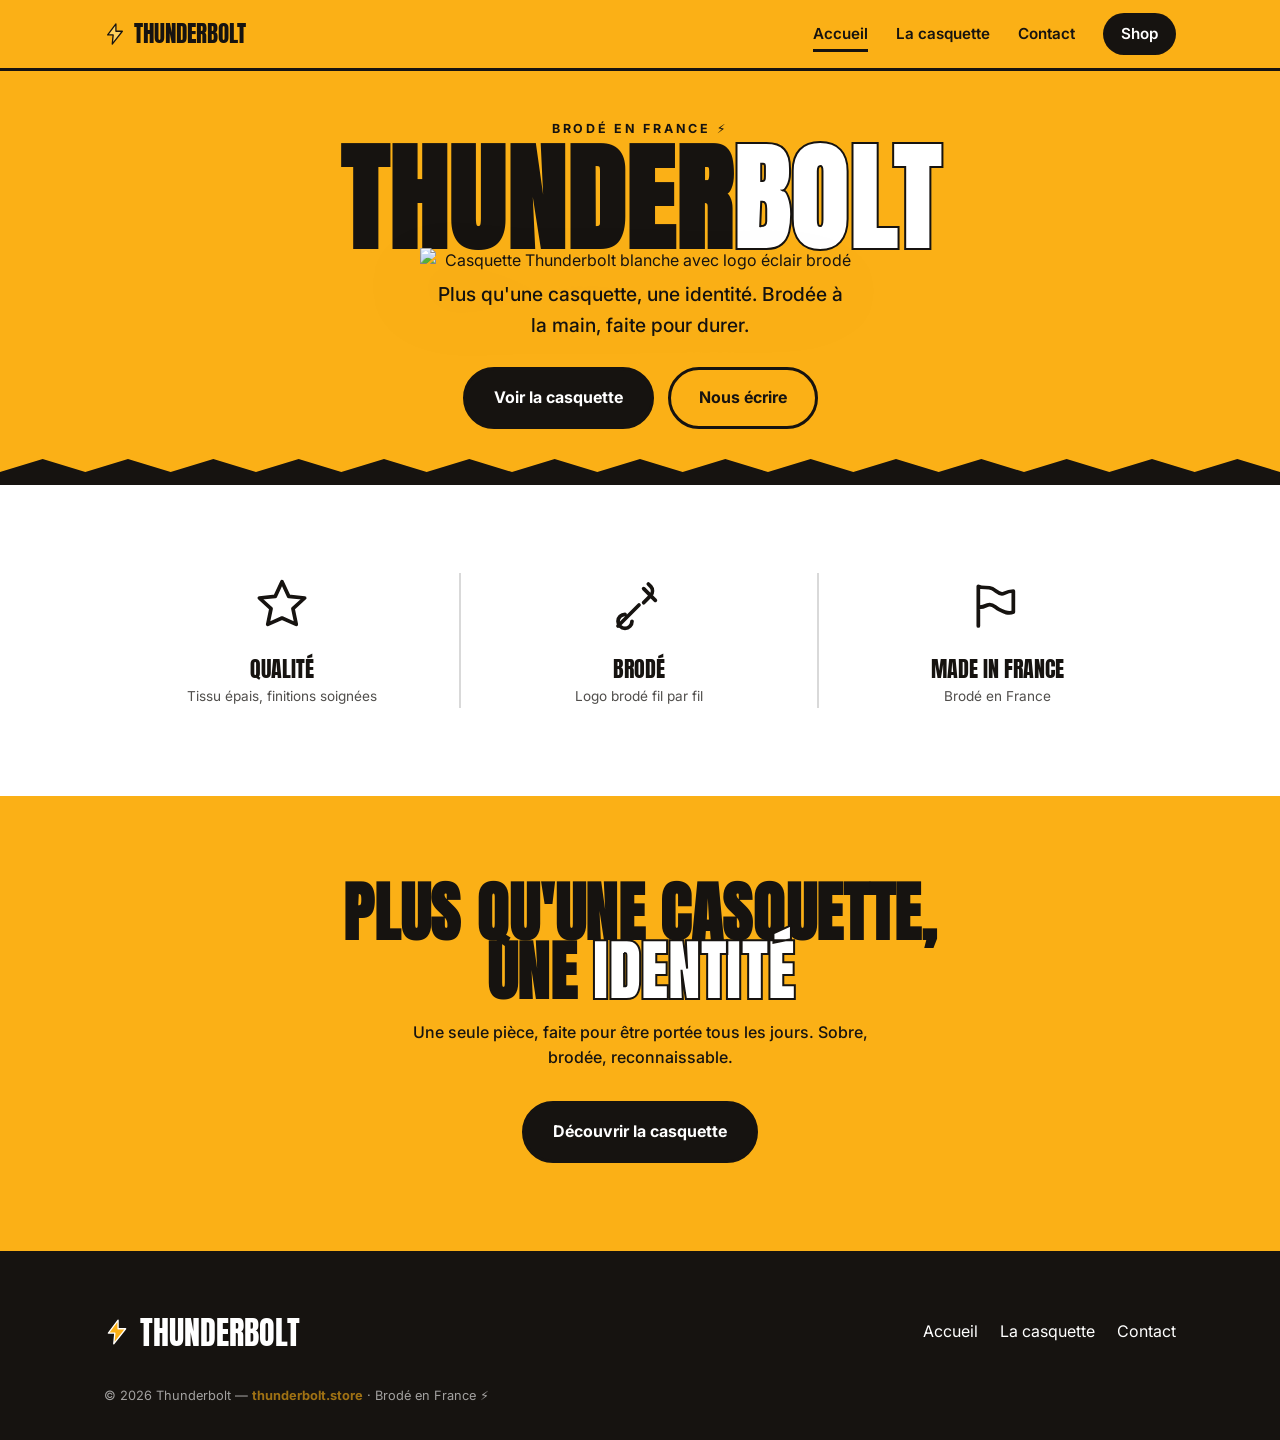
==== index.html @ 3760b890 "Add files via upload" ====
<!DOCTYPE html>
<html lang="fr">
<head>
  <meta charset="UTF-8">
  <meta name="viewport" content="width=device-width, initial-scale=1.0">
  <title>Thunderbolt — Plus qu'une casquette, une identité</title>
  <meta name="description" content="Thunderbolt — casquettes brodées, made in France. Plus qu'une casquette, une identité.">
  <link rel="preconnect" href="https://fonts.googleapis.com">
  <link rel="preconnect" href="https://fonts.gstatic.com" crossorigin>
  <link href="https://fonts.googleapis.com/css2?family=Anton&family=Inter:wght@400;500;600;700&display=swap" rel="stylesheet">
  <link rel="stylesheet" href="styles.css">
</head>
<body>

  <!-- HEADER -->
  <header class="site-head">
    <div class="wrap nav">
      <a href="index.html" class="brand">
        <span class="bolt bolt-pulse" aria-hidden="true">
          <svg width="22" height="22" viewBox="0 0 24 24"><path d="M13 1 L4 13 L10 13 L9 23 L20 9 L13 9 Z" fill="#FFD15C" stroke="#161310" stroke-width="1.4" stroke-linejoin="round"/></svg>
        </span>
        Thunderbolt
      </a>
      <button class="burger" aria-label="Menu" aria-expanded="false"><span></span><span></span><span></span></button>
      <nav class="nav-links">
        <a href="index.html" class="active">Accueil</a>
        <a href="casquette.html">La casquette</a>
        <a href="contact.html">Contact</a>
        <a href="casquette.html" class="nav-shop">Shop</a>
      </nav>
    </div>
  </header>

  <!-- HERO -->
  <section class="hero">
    <div class="wrap hero-inner">
      <p class="eyebrow">Brodé en France ⚡</p>
      <h1 class="display">Thunder<span class="hl">bolt</span></h1>
      <div class="hero-cap">
        <!-- Remplace l'URL par ta propre image hébergée si besoin -->
        <img src="https://i.imgur.com/6zviyjO.jpeg" alt="Casquette Thunderbolt blanche avec logo éclair brodé">
      </div>
      <p class="hero-lede">Plus qu'une casquette, une identité. Brodée à la main, faite pour durer.</p>
      <div class="hero-cta">
        <a href="casquette.html" class="btn btn-primary">Voir la casquette</a>
        <a href="contact.html" class="btn btn-ghost">Nous écrire</a>
      </div>
    </div>
    <span class="zigzag" aria-hidden="true">
      <svg viewBox="0 0 1200 26" preserveAspectRatio="none"><path d="M0 26 L0 13 L40 0 L80 13 L120 0 L160 13 L200 0 L240 13 L280 0 L320 13 L360 0 L400 13 L440 0 L480 13 L520 0 L560 13 L600 0 L640 13 L680 0 L720 13 L760 0 L800 13 L840 0 L880 13 L920 0 L960 13 L1000 0 L1040 13 L1080 0 L1120 13 L1160 0 L1200 13 L1200 26 Z" fill="currentColor"/></svg>
    </span>
  </section>

  <!-- FEATURES -->
  <section class="bg-blanc">
    <div class="wrap">
      <div class="features">
        <div class="feature">
          <div class="ico"><svg viewBox="0 0 24 24" fill="none" stroke="#161310" stroke-width="1.6"><path d="M12 2l2.9 6.3 6.8.7-5 4.6 1.4 6.7L12 17.6 5.9 20.3l1.4-6.7-5-4.6 6.8-.7z" stroke-linejoin="round"/></svg></div>
          <div class="lbl">Qualité</div>
          <div class="sub">Tissu épais, finitions soignées</div>
        </div>
        <div class="feature">
          <div class="ico"><svg viewBox="0 0 24 24" fill="none" stroke="#161310" stroke-width="1.6"><path d="M3 21l9-9M14 5l5 5M16 3l1 1a3 3 0 010 4l-3 3M9 19a3 3 0 11-3-3" stroke-linecap="round" stroke-linejoin="round"/></svg></div>
          <div class="lbl">Brodé</div>
          <div class="sub">Logo brodé fil par fil</div>
        </div>
        <div class="feature">
          <div class="ico"><svg viewBox="0 0 24 24" fill="none" stroke="#161310" stroke-width="1.6"><path d="M4 4c2 1 4 0 6 1s3 3 5 2 4-1 4-1v9c-2 1-4 0-6-1s-3-3-5-2-4 1-4 1zM4 4v17" stroke-linecap="round" stroke-linejoin="round"/></svg></div>
          <div class="lbl">Made in France</div>
          <div class="sub">Brodé en France</div>
        </div>
      </div>
    </div>
  </section>

  <!-- BANDEAU IDENTITÉ -->
  <section class="bg-jaune">
    <div class="wrap" style="text-align:center;">
      <h2 class="display">Plus qu'une casquette,<br>une <span style="color:var(--blanc);-webkit-text-stroke:2px var(--encre);">identité</span></h2>
      <p style="max-width:46ch;margin:18px auto 30px;font-weight:500;">
        Une seule pièce, faite pour être portée tous les jours. Sobre, brodée, reconnaissable.
      </p>
      <a href="casquette.html" class="btn btn-primary">Découvrir la casquette</a>
    </div>
  </section>

  <!-- FOOTER -->
  <footer class="site-foot">
    <div class="wrap">
      <div class="foot-grid">
        <div class="foot-brand">
          <span class="bolt" aria-hidden="true"><svg width="26" height="26" viewBox="0 0 24 24"><path d="M13 1 L4 13 L10 13 L9 23 L20 9 L13 9 Z" fill="#FBB016" stroke="#FFFFFF" stroke-width="1.2" stroke-linejoin="round"/></svg></span>
          Thunderbolt
        </div>
        <div class="foot-links">
          <a href="index.html">Accueil</a>
          <a href="casquette.html">La casquette</a>
          <a href="contact.html">Contact</a>
        </div>
      </div>
      <p class="foot-note">© 2026 Thunderbolt — <span class="foot-store">thunderbolt.store</span> · Brodé en France ⚡</p>
    </div>
  </footer>

  <script src="script.js"></script>
</body>
</html>
---- styles.css ----
/* ============================================================
   THUNDERBOLT — styles partagés
   DA : blanc / jaune / orange — typo condensée + éclair signature
   ============================================================ */

:root {
  --jaune:        #FBB016;
  --jaune-clair:  #FFD15C;
  --orange:       #FF6A00;
  --orange-fonce: #E85D00;
  --blanc:        #FFFFFF;
  --encre:        #161310;
  --creme:        #FFF6E6;

  --display: "Anton", Impact, "Arial Narrow", sans-serif;
  --corps:   "Inter", system-ui, -apple-system, sans-serif;

  --max: 1120px;
  --rayon: 14px;
}

* { box-sizing: border-box; margin: 0; padding: 0; }

html { scroll-behavior: smooth; }

body {
  font-family: var(--corps);
  color: var(--encre);
  background: var(--blanc);
  line-height: 1.6;
  -webkit-font-smoothing: antialiased;
}

img { max-width: 100%; display: block; }

a { color: inherit; text-decoration: none; }

.wrap { width: 100%; max-width: var(--max); margin: 0 auto; padding: 0 24px; }

/* ---------- Typo ---------- */
.display {
  font-family: var(--display);
  text-transform: uppercase;
  letter-spacing: 0.01em;
  line-height: 0.92;
}

h1.display { font-size: clamp(3.2rem, 13vw, 9rem); }
h2.display { font-size: clamp(2.2rem, 6vw, 4rem); }

.eyebrow {
  font-weight: 700;
  text-transform: uppercase;
  letter-spacing: 0.22em;
  font-size: 0.78rem;
}

/* ---------- Éclair (signature) ---------- */
.bolt { display: inline-block; }
.bolt svg { display: block; }

@keyframes pulse-bolt {
  0%, 100% { filter: drop-shadow(0 0 0 rgba(255,106,0,0)); transform: rotate(0deg); }
  45%      { filter: drop-shadow(0 0 10px rgba(255,106,0,.85)); transform: rotate(-3deg); }
  55%      { filter: drop-shadow(0 0 4px rgba(255,106,0,.4)); transform: rotate(2deg); }
}
.bolt-pulse svg { animation: pulse-bolt 3.4s ease-in-out infinite; transform-origin: center; }

/* séparateur zigzag */
.zigzag { width: 100%; height: 26px; display: block; color: var(--encre); }
.zigzag svg { width: 100%; height: 100%; }

/* ---------- Header / nav ---------- */
.site-head {
  position: sticky; top: 0; z-index: 50;
  background: var(--jaune);
  border-bottom: 3px solid var(--encre);
}
.nav {
  display: flex; align-items: center; justify-content: space-between;
  height: 68px;
}
.brand {
  font-family: var(--display);
  text-transform: uppercase;
  font-size: 1.45rem;
  display: flex; align-items: center; gap: 8px;
}
.nav-links { display: flex; align-items: center; gap: 28px; }
.nav-links a {
  font-weight: 600; font-size: 0.95rem;
  position: relative; padding: 4px 0;
}
.nav-links a.active::after,
.nav-links a:hover::after {
  content: ""; position: absolute; left: 0; bottom: -2px;
  width: 100%; height: 3px; background: var(--encre);
}
.nav-shop {
  background: var(--encre); color: var(--blanc) !important;
  padding: 9px 18px !important; border-radius: 999px;
  font-weight: 700;
}
.nav-shop::after { display: none !important; }
.nav-shop:hover { background: var(--orange); }

.burger {
  display: none; background: none; border: 0; cursor: pointer;
  width: 40px; height: 40px;
}
.burger span { display: block; width: 24px; height: 3px; background: var(--encre); margin: 4px auto; border-radius: 2px; }

/* ---------- Boutons ---------- */
.btn {
  display: inline-flex; align-items: center; gap: 10px;
  font-weight: 700; font-size: 1rem;
  padding: 15px 28px; border-radius: 999px;
  border: 3px solid var(--encre);
  cursor: pointer; transition: transform .15s ease, background .15s ease, color .15s ease;
}
.btn-primary { background: var(--encre); color: var(--blanc); }
.btn-primary:hover { background: var(--orange); border-color: var(--orange); transform: translateY(-2px); }
.btn-ghost { background: transparent; color: var(--encre); }
.btn-ghost:hover { background: var(--encre); color: var(--blanc); transform: translateY(-2px); }

/* ---------- Sections génériques ---------- */
section { padding: 88px 0; }
.bg-jaune { background: var(--jaune); }
.bg-creme { background: var(--creme); }
.bg-blanc { background: var(--blanc); }

/* ---------- Hero (accueil) ---------- */
.hero { background: var(--jaune); padding: 48px 0 0; overflow: hidden; }
.hero-inner { display: flex; flex-direction: column; align-items: center; text-align: center; }
.hero h1 { font-size: clamp(2rem, 9.5vw, 7.4rem); width: 100%; margin: 6px 0 0; }
.hero h1 .hl { color: var(--blanc); -webkit-text-stroke: 2px var(--encre); }
.hero-cap {
  position: relative; margin: -6px 0 6px;
}
.hero-cap img {
  width: min(440px, 78vw); margin: 0 auto;
  filter: drop-shadow(0 30px 40px rgba(0,0,0,.18));
  animation: float 6s ease-in-out infinite;
}
.hero-lede { font-size: 1.2rem; font-weight: 500; max-width: 34ch; margin: 0 auto 26px; }
.hero-cta { display: flex; gap: 14px; flex-wrap: wrap; justify-content: center; margin-bottom: 30px; }
@keyframes float { 0%,100%{ transform: translateY(0); } 50%{ transform: translateY(-14px); } }

/* ---------- Features (pictos) ---------- */
.features { display: grid; grid-template-columns: repeat(3, 1fr); gap: 0; }
.feature {
  text-align: center; padding: 0 24px;
  border-right: 2px solid rgba(0,0,0,.15);
}
.feature:last-child { border-right: 0; }
.feature .ico { height: 64px; display: flex; align-items: center; justify-content: center; margin-bottom: 14px; }
.feature .ico svg { width: 56px; height: 56px; }
.feature .lbl { font-family: var(--display); text-transform: uppercase; font-size: 1.4rem; }
.feature .sub { font-size: .85rem; opacity: .75; }

/* ---------- Produit ---------- */
.produit-grid { display: grid; grid-template-columns: 1fr 1fr; gap: 56px; align-items: center; }
.produit-media { background: var(--jaune); border-radius: var(--rayon); padding: 40px; border: 3px solid var(--encre); }
.produit-media img { transition: transform .3s ease; }
.produit-media:hover img { transform: scale(1.04) rotate(-1deg); }
.produit-info h2 { margin-bottom: 6px; }
.price { font-family: var(--display); font-size: 2.6rem; margin: 4px 0 18px; }
.price small { font-family: var(--corps); font-size: .9rem; font-weight: 500; opacity: .7; }
.produit-desc { margin-bottom: 24px; max-width: 46ch; }
.specs { list-style: none; margin: 0 0 28px; }
.specs li { display: flex; align-items: center; gap: 10px; padding: 7px 0; border-bottom: 1px solid rgba(0,0,0,.08); font-weight: 500; }
.specs li svg { width: 20px; height: 20px; flex: 0 0 auto; color: var(--orange); }
.ship-note { font-size: .85rem; opacity: .7; margin-top: 14px; }

/* badge stock / made in france */
.badge {
  display: inline-flex; align-items: center; gap: 7px;
  background: var(--encre); color: var(--blanc);
  padding: 6px 14px; border-radius: 999px;
  font-size: .78rem; font-weight: 700; text-transform: uppercase; letter-spacing: .08em;
  margin-bottom: 16px;
}

/* ---------- Contact ---------- */
.contact-grid { display: grid; grid-template-columns: 1fr 1fr; gap: 56px; }
.contact-info p { margin-bottom: 14px; }
.contact-info a.mail { font-family: var(--display); font-size: 1.6rem; color: var(--orange); }
.socials { display: flex; gap: 14px; margin-top: 22px; }
.socials a {
  width: 46px; height: 46px; border: 3px solid var(--encre); border-radius: 50%;
  display: flex; align-items: center; justify-content: center; transition: .15s;
}
.socials a:hover { background: var(--encre); color: var(--blanc); }
.socials svg { width: 20px; height: 20px; }

.field { margin-bottom: 16px; }
.field label { display: block; font-weight: 600; margin-bottom: 6px; font-size: .9rem; }
.field input, .field textarea {
  width: 100%; padding: 13px 14px; font: inherit;
  border: 3px solid var(--encre); border-radius: 10px; background: var(--blanc);
}
.field input:focus, .field textarea:focus { outline: 3px solid var(--orange); outline-offset: 1px; }
.field textarea { min-height: 130px; resize: vertical; }

/* ---------- Footer ---------- */
.site-foot { background: var(--encre); color: var(--blanc); padding: 56px 0 34px; }
.foot-grid { display: flex; justify-content: space-between; align-items: center; gap: 24px; flex-wrap: wrap; }
.foot-brand { font-family: var(--display); text-transform: uppercase; font-size: 2rem; display: flex; align-items: center; gap: 10px; }
.foot-store { color: var(--jaune); font-weight: 700; }
.foot-note { margin-top: 28px; font-size: .8rem; opacity: .6; }
.foot-links { display: flex; gap: 22px; }
.foot-links a:hover { color: var(--jaune); }

/* ---------- Responsive ---------- */
@media (max-width: 820px) {
  .nav-links {
    position: absolute; top: 68px; left: 0; right: 0;
    background: var(--jaune); border-bottom: 3px solid var(--encre);
    flex-direction: column; align-items: flex-start; gap: 0;
    padding: 10px 24px 20px; display: none;
  }
  .nav-links.open { display: flex; }
  .nav-links a { padding: 12px 0; width: 100%; }
  .burger { display: block; }

  .produit-grid, .contact-grid { grid-template-columns: 1fr; }
  .hero { padding-top: 32px; }
  .features { grid-template-columns: 1fr; gap: 28px; }
  .feature { border-right: 0; border-bottom: 2px solid rgba(0,0,0,.15); padding-bottom: 24px; }
  .feature:last-child { border-bottom: 0; }
  section { padding: 60px 0; }
}

@media (prefers-reduced-motion: reduce) {
  *, .bolt-pulse svg, .hero-cap img { animation: none !important; transition: none !important; }
}
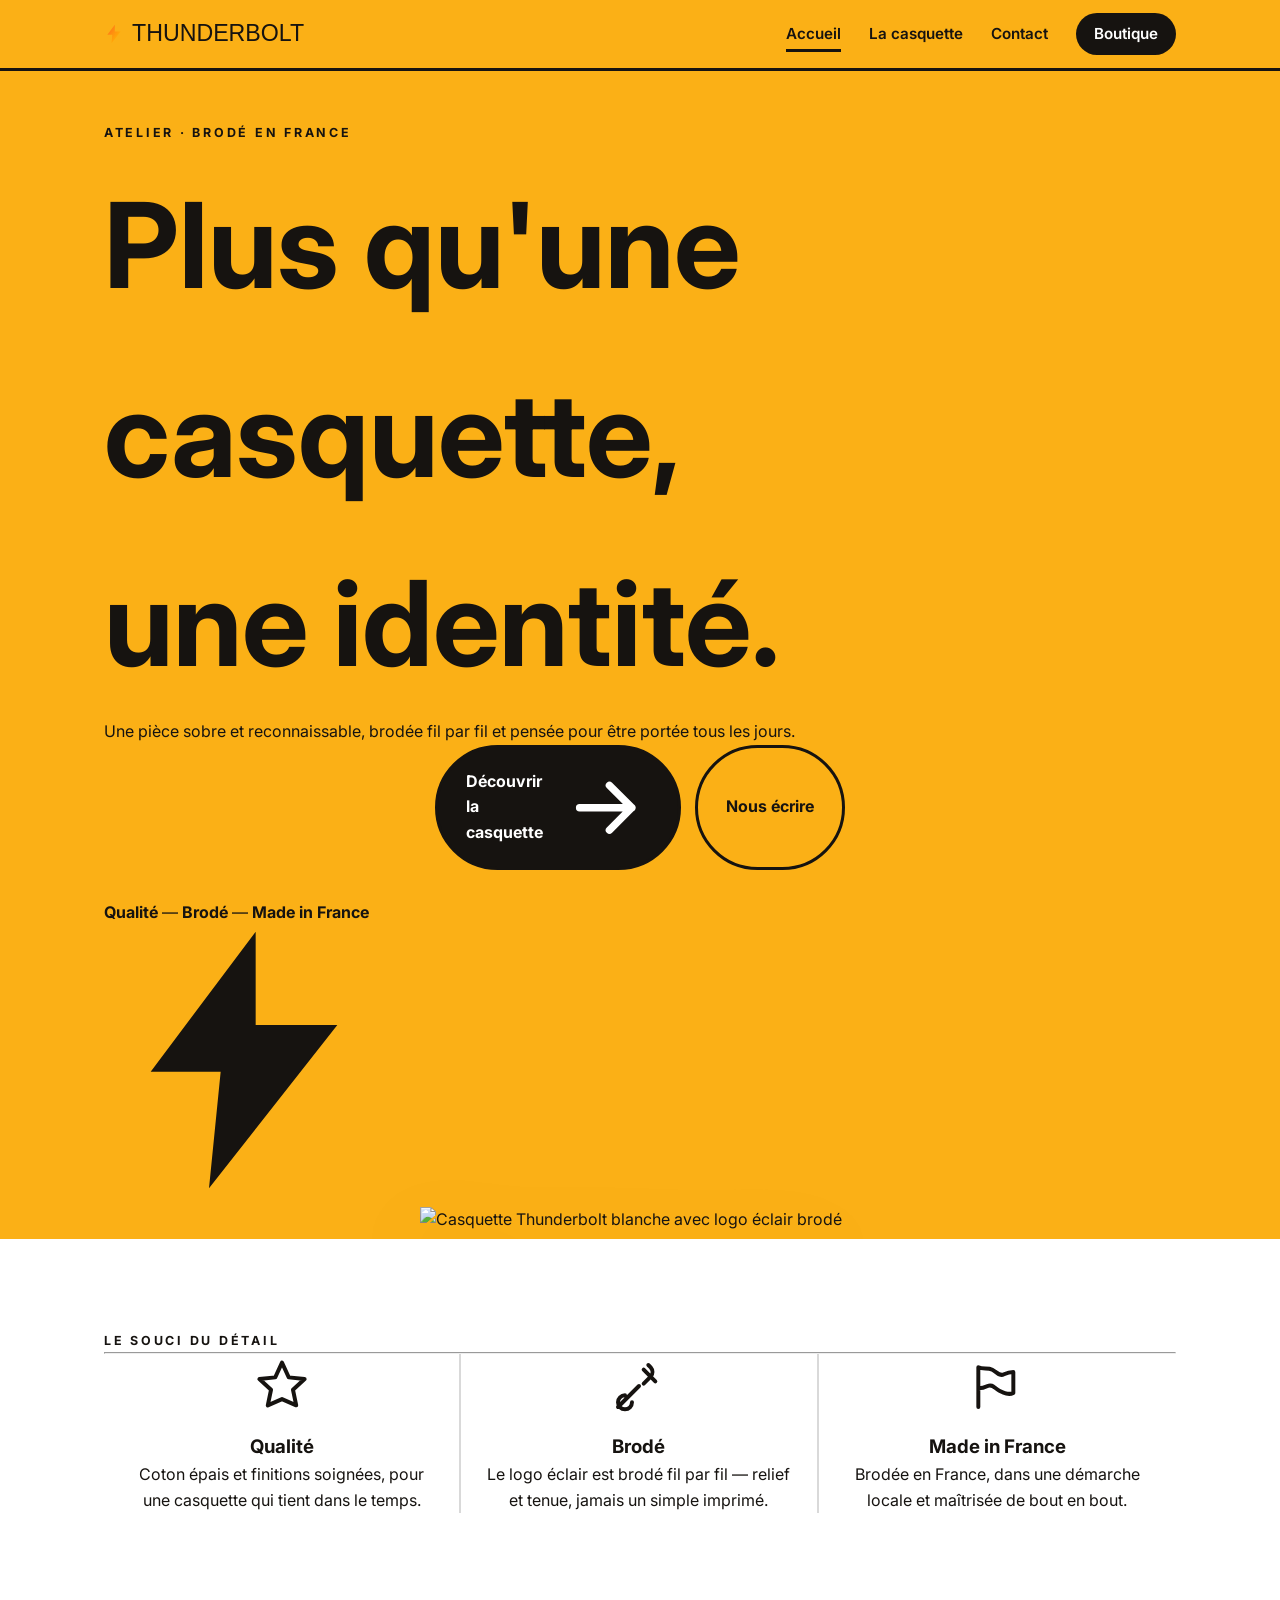
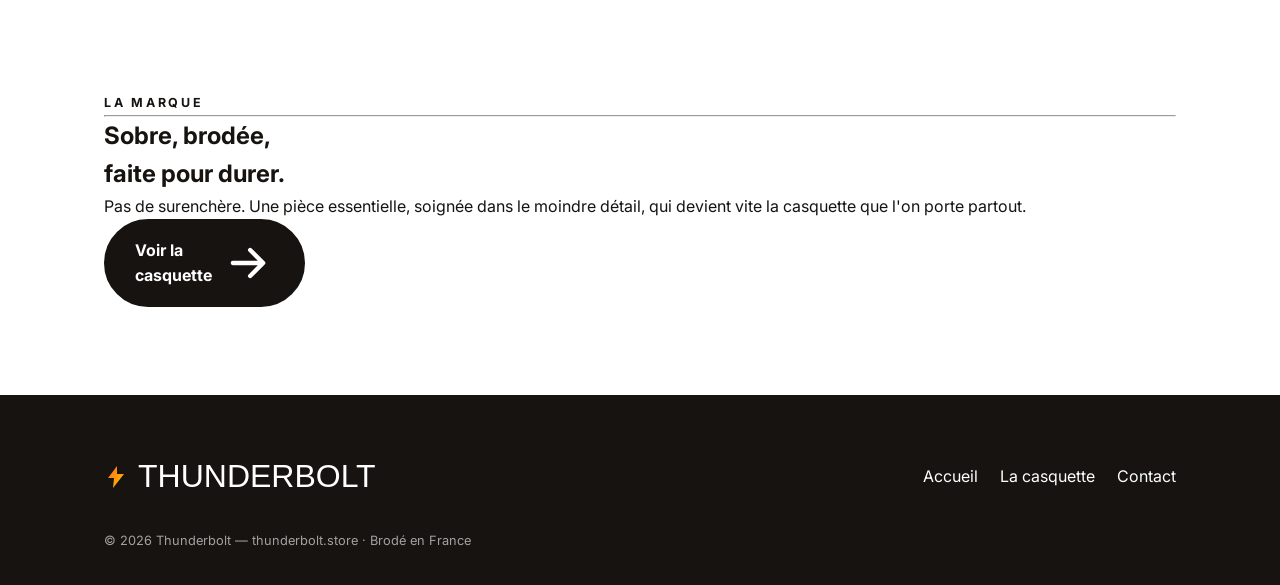
==== commit 557c4936: "Update index.html" ====
--- a/index.html
+++ b/index.html
@@ -7,7 +7,7 @@
   <meta name="description" content="Thunderbolt — casquettes brodées, made in France. Plus qu'une casquette, une identité.">
   <link rel="preconnect" href="https://fonts.googleapis.com">
   <link rel="preconnect" href="https://fonts.gstatic.com" crossorigin>
-  <link href="https://fonts.googleapis.com/css2?family=Anton&family=Inter:wght@400;500;600;700&display=swap" rel="stylesheet">
+  <link href="https://fonts.googleapis.com/css2?family=Space+Grotesk:wght@500;700&family=Inter:wght@400;500;600&family=JetBrains+Mono:wght@500&display=swap" rel="stylesheet">
   <link rel="stylesheet" href="styles.css">
 </head>
 <body>
@@ -16,8 +16,8 @@
   <header class="site-head">
     <div class="wrap nav">
       <a href="index.html" class="brand">
-        <span class="bolt bolt-pulse" aria-hidden="true">
-          <svg width="22" height="22" viewBox="0 0 24 24"><path d="M13 1 L4 13 L10 13 L9 23 L20 9 L13 9 Z" fill="#FFD15C" stroke="#161310" stroke-width="1.4" stroke-linejoin="round"/></svg>
+        <span class="bolt" aria-hidden="true">
+          <svg width="20" height="20" viewBox="0 0 24 24"><defs><linearGradient id="g1" x1="0" y1="0" x2="1" y2="1"><stop offset="0" stop-color="#FF6A1A"/><stop offset="1" stop-color="#FFC400"/></linearGradient></defs><path d="M13 1 L4 13 L10 13 L9 23 L20 9 L13 9 Z" fill="url(#g1)"/></svg>
         </span>
         Thunderbolt
       </a>
@@ -26,62 +26,74 @@
         <a href="index.html" class="active">Accueil</a>
         <a href="casquette.html">La casquette</a>
         <a href="contact.html">Contact</a>
-        <a href="casquette.html" class="nav-shop">Shop</a>
+        <a href="casquette.html" class="nav-shop">Boutique</a>
       </nav>
     </div>
   </header>
 
   <!-- HERO -->
   <section class="hero">
-    <div class="wrap hero-inner">
-      <p class="eyebrow">Brodé en France ⚡</p>
-      <h1 class="display">Thunder<span class="hl">bolt</span></h1>
+    <div class="wrap hero-grid">
+      <div>
+        <span class="eyebrow"><span class="dot"></span>Atelier · Brodé en France</span>
+        <h1>Plus qu'une casquette,<br><span class="grad-text">une identité.</span></h1>
+        <p class="lede">Une pièce sobre et reconnaissable, brodée fil par fil et pensée pour être portée tous les jours.</p>
+        <div class="hero-cta">
+          <a href="casquette.html" class="btn btn-primary">Découvrir la casquette
+            <svg viewBox="0 0 24 24" fill="none" stroke="currentColor" stroke-width="2"><path d="M5 12h14M13 6l6 6-6 6" stroke-linecap="round" stroke-linejoin="round"/></svg>
+          </a>
+          <a href="contact.html" class="btn btn-ghost">Nous écrire</a>
+        </div>
+        <p class="hero-trust"><b>Qualité</b> — <b>Brodé</b> — <b>Made in France</b></p>
+      </div>
       <div class="hero-cap">
-        <!-- Remplace l'URL par ta propre image hébergée si besoin -->
+        <span class="halo" aria-hidden="true"></span>
+        <span class="bolt-watermark" aria-hidden="true" style="width:280px;right:-30px;top:-20px;">
+          <svg width="280" height="280" viewBox="0 0 24 24"><path d="M13 1 L4 13 L10 13 L9 23 L20 9 L13 9 Z" fill="currentColor"/></svg>
+        </span>
+        <!-- Remplace l'URL par ton image hébergée si besoin -->
         <img src="https://i.imgur.com/6zviyjO.jpeg" alt="Casquette Thunderbolt blanche avec logo éclair brodé">
       </div>
-      <p class="hero-lede">Plus qu'une casquette, une identité. Brodée à la main, faite pour durer.</p>
-      <div class="hero-cta">
-        <a href="casquette.html" class="btn btn-primary">Voir la casquette</a>
-        <a href="contact.html" class="btn btn-ghost">Nous écrire</a>
-      </div>
     </div>
-    <span class="zigzag" aria-hidden="true">
-      <svg viewBox="0 0 1200 26" preserveAspectRatio="none"><path d="M0 26 L0 13 L40 0 L80 13 L120 0 L160 13 L200 0 L240 13 L280 0 L320 13 L360 0 L400 13 L440 0 L480 13 L520 0 L560 13 L600 0 L640 13 L680 0 L720 13 L760 0 L800 13 L840 0 L880 13 L920 0 L960 13 L1000 0 L1040 13 L1080 0 L1120 13 L1160 0 L1200 13 L1200 26 Z" fill="currentColor"/></svg>
-    </span>
   </section>
 
   <!-- FEATURES -->
-  <section class="bg-blanc">
+  <section class="bg-soft">
     <div class="wrap">
+      <div class="features-head">
+        <span class="eyebrow"><span class="dot"></span>Le souci du détail</span>
+        <hr class="rule">
+      </div>
       <div class="features">
         <div class="feature">
-          <div class="ico"><svg viewBox="0 0 24 24" fill="none" stroke="#161310" stroke-width="1.6"><path d="M12 2l2.9 6.3 6.8.7-5 4.6 1.4 6.7L12 17.6 5.9 20.3l1.4-6.7-5-4.6 6.8-.7z" stroke-linejoin="round"/></svg></div>
-          <div class="lbl">Qualité</div>
-          <div class="sub">Tissu épais, finitions soignées</div>
+          <div class="ico"><svg viewBox="0 0 24 24" fill="none" stroke="currentColor" stroke-width="1.7"><path d="M12 2l2.9 6.3 6.8.7-5 4.6 1.4 6.7L12 17.6 5.9 20.3l1.4-6.7-5-4.6 6.8-.7z" stroke-linejoin="round"/></svg></div>
+          <h3>Qualité</h3>
+          <p>Coton épais et finitions soignées, pour une casquette qui tient dans le temps.</p>
         </div>
         <div class="feature">
-          <div class="ico"><svg viewBox="0 0 24 24" fill="none" stroke="#161310" stroke-width="1.6"><path d="M3 21l9-9M14 5l5 5M16 3l1 1a3 3 0 010 4l-3 3M9 19a3 3 0 11-3-3" stroke-linecap="round" stroke-linejoin="round"/></svg></div>
-          <div class="lbl">Brodé</div>
-          <div class="sub">Logo brodé fil par fil</div>
+          <div class="ico"><svg viewBox="0 0 24 24" fill="none" stroke="currentColor" stroke-width="1.7"><path d="M3 21l9-9M14 5l5 5M16 3l1 1a3 3 0 010 4l-3 3M9 19a3 3 0 11-3-3" stroke-linecap="round" stroke-linejoin="round"/></svg></div>
+          <h3>Brodé</h3>
+          <p>Le logo éclair est brodé fil par fil — relief et tenue, jamais un simple imprimé.</p>
         </div>
         <div class="feature">
-          <div class="ico"><svg viewBox="0 0 24 24" fill="none" stroke="#161310" stroke-width="1.6"><path d="M4 4c2 1 4 0 6 1s3 3 5 2 4-1 4-1v9c-2 1-4 0-6-1s-3-3-5-2-4 1-4 1zM4 4v17" stroke-linecap="round" stroke-linejoin="round"/></svg></div>
-          <div class="lbl">Made in France</div>
-          <div class="sub">Brodé en France</div>
+          <div class="ico"><svg viewBox="0 0 24 24" fill="none" stroke="currentColor" stroke-width="1.7"><path d="M4 4c2 1 4 0 6 1s3 3 5 2 4-1 4-1v9c-2 1-4 0-6-1s-3-3-5-2-4 1-4 1zM4 4v17" stroke-linecap="round" stroke-linejoin="round"/></svg></div>
+          <h3>Made in France</h3>
+          <p>Brodée en France, dans une démarche locale et maîtrisée de bout en bout.</p>
         </div>
       </div>
     </div>
   </section>
 
-  <!-- BANDEAU IDENTITÉ -->
-  <section class="bg-jaune">
-    <div class="wrap" style="text-align:center;">
-      <h2 class="display">Plus qu'une casquette,<br>une <span style="color:var(--blanc);-webkit-text-stroke:2px var(--encre);">identité</span></h2>
-      <p style="max-width:46ch;margin:18px auto 30px;font-weight:500;">
-        Une seule pièce, faite pour être portée tous les jours. Sobre, brodée, reconnaissable.
-      </p>
-      <a href="casquette.html" class="btn btn-primary">Découvrir la casquette</a>
+  <!-- STATEMENT -->
+  <section class="statement">
+    <div class="wrap">
+      <span class="eyebrow"><span class="dot"></span>La marque</span>
+      <hr class="rule">
+      <h2>Sobre, brodée,<br>faite pour durer.</h2>
+      <p>Pas de surenchère. Une pièce essentielle, soignée dans le moindre détail, qui devient vite la casquette que l'on porte partout.</p>
+      <a href="casquette.html" class="btn btn-primary">Voir la casquette
+        <svg viewBox="0 0 24 24" fill="none" stroke="currentColor" stroke-width="2"><path d="M5 12h14M13 6l6 6-6 6" stroke-linecap="round" stroke-linejoin="round"/></svg>
+      </a>
     </div>
   </section>
 
@@ -90,7 +102,7 @@
     <div class="wrap">
       <div class="foot-grid">
         <div class="foot-brand">
-          <span class="bolt" aria-hidden="true"><svg width="26" height="26" viewBox="0 0 24 24"><path d="M13 1 L4 13 L10 13 L9 23 L20 9 L13 9 Z" fill="#FBB016" stroke="#FFFFFF" stroke-width="1.2" stroke-linejoin="round"/></svg></span>
+          <span class="bolt" aria-hidden="true"><svg width="24" height="24" viewBox="0 0 24 24"><defs><linearGradient id="g2" x1="0" y1="0" x2="1" y2="1"><stop offset="0" stop-color="#FF6A1A"/><stop offset="1" stop-color="#FFC400"/></linearGradient></defs><path d="M13 1 L4 13 L10 13 L9 23 L20 9 L13 9 Z" fill="url(#g2)"/></svg></span>
           Thunderbolt
         </div>
         <div class="foot-links">
@@ -99,7 +111,7 @@
           <a href="contact.html">Contact</a>
         </div>
       </div>
-      <p class="foot-note">© 2026 Thunderbolt — <span class="foot-store">thunderbolt.store</span> · Brodé en France ⚡</p>
+      <p class="foot-note">© 2026 Thunderbolt — <span class="store">thunderbolt.store</span> · Brodé en France</p>
     </div>
   </footer>
 
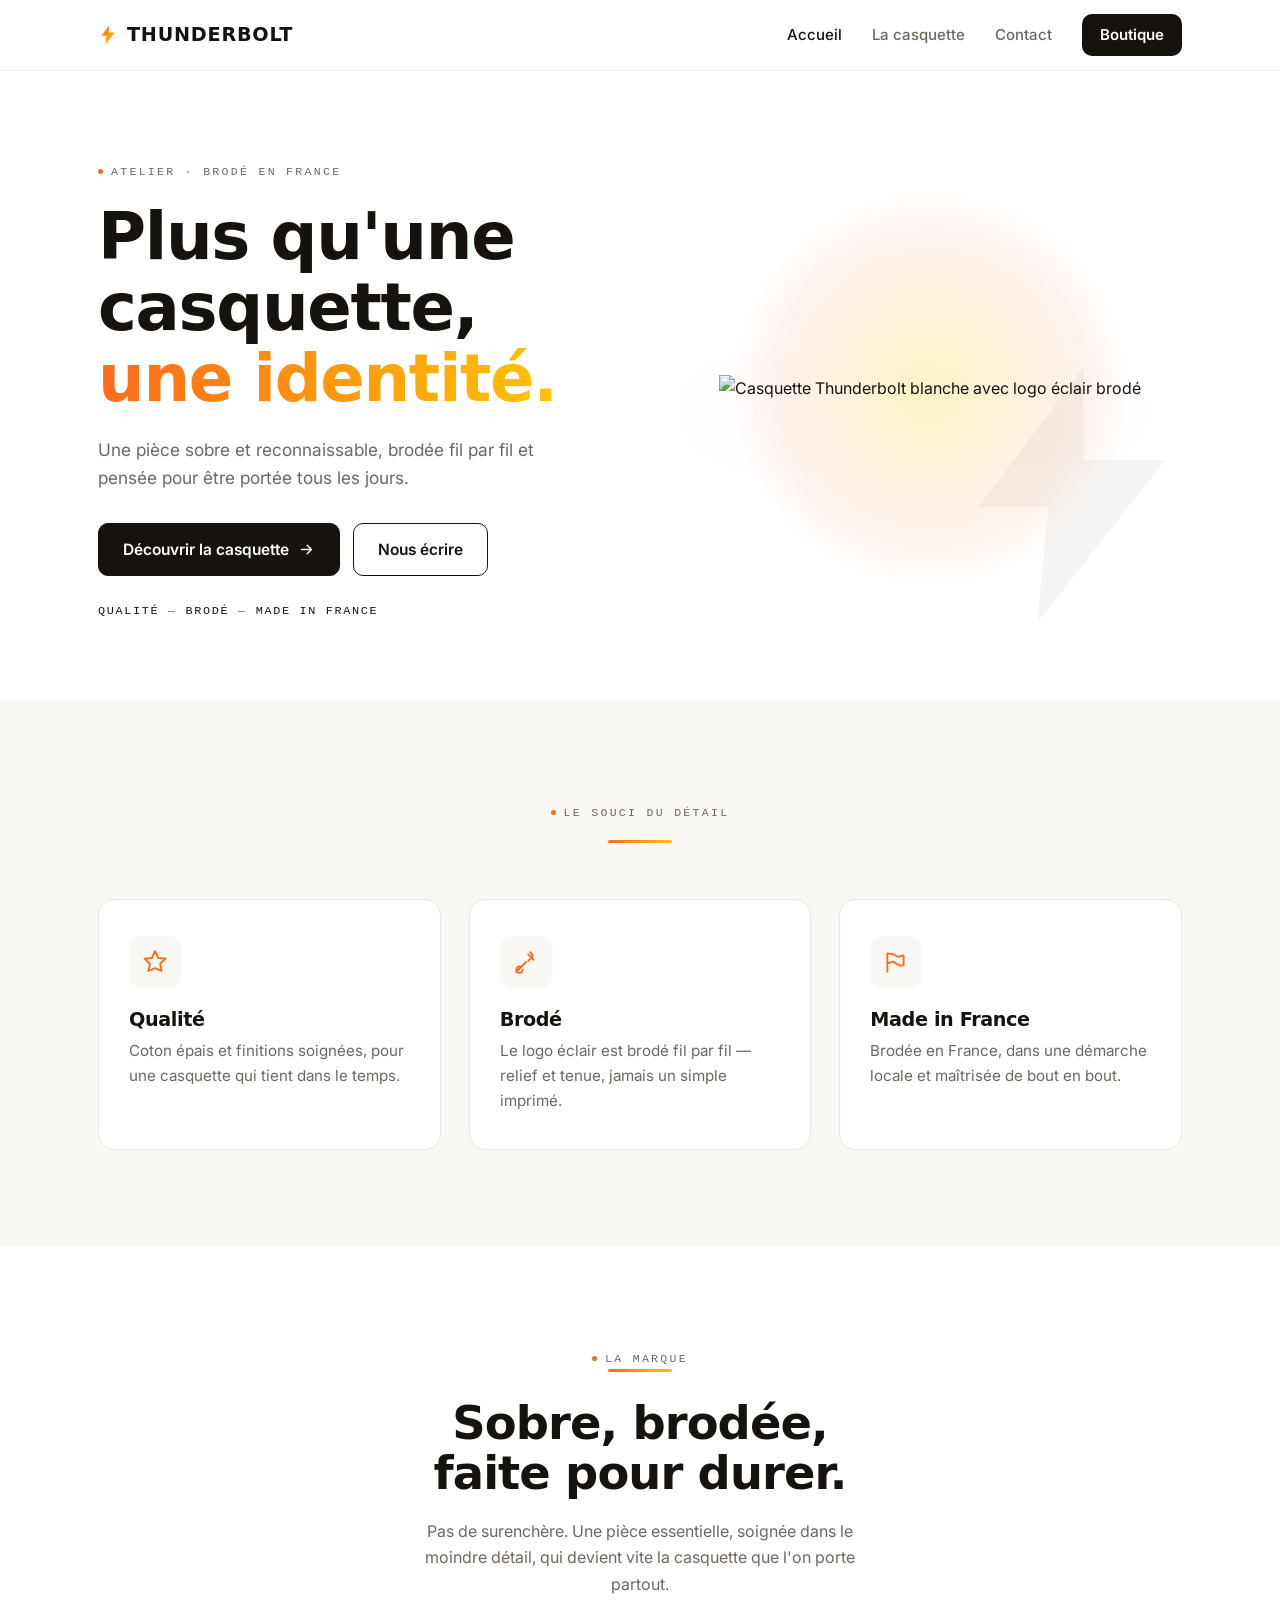
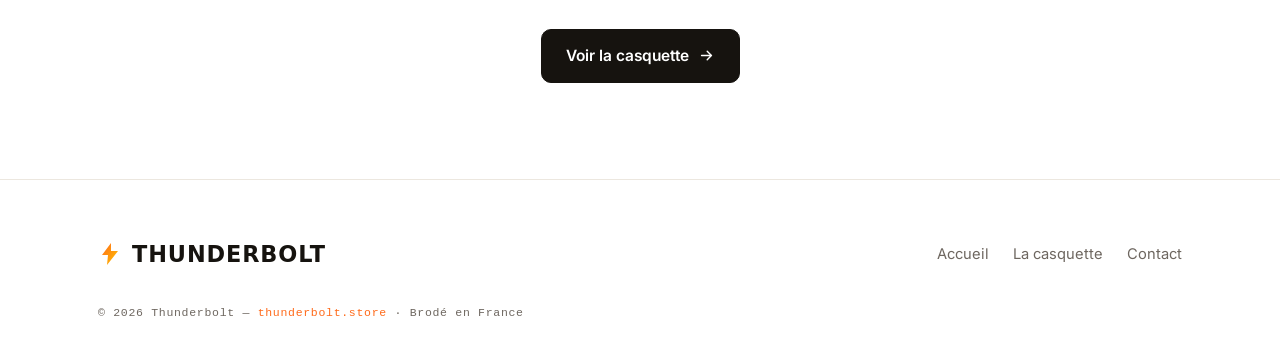
==== commit 61455f44: "Update index.html" ====
--- a/index.html
+++ b/index.html
@@ -8,6 +8,7 @@
   <link rel="preconnect" href="https://fonts.googleapis.com">
   <link rel="preconnect" href="https://fonts.gstatic.com" crossorigin>
   <link href="https://fonts.googleapis.com/css2?family=Space+Grotesk:wght@500;700&family=Inter:wght@400;500;600&family=JetBrains+Mono:wght@500&display=swap" rel="stylesheet">
+  <link rel="icon" type="image/svg+xml" href="favicon.svg">
   <link rel="stylesheet" href="styles.css">
 </head>
 <body>
--- a/styles.css
+++ b/styles.css
@@ -1,236 +1,238 @@
 /* ============================================================
-   THUNDERBOLT — styles partagés
-   DA : blanc / jaune / orange — typo condensée + éclair signature
+   THUNDERBOLT — DA premium : blanc dominant, jaune/orange en accent
+   Space Grotesk (display) · Inter (corps) · JetBrains Mono (labels)
    ============================================================ */
 
 :root {
-  --jaune:        #FBB016;
-  --jaune-clair:  #FFD15C;
-  --orange:       #FF6A00;
-  --orange-fonce: #E85D00;
-  --blanc:        #FFFFFF;
-  --encre:        #161310;
-  --creme:        #FFF6E6;
-
-  --display: "Anton", Impact, "Arial Narrow", sans-serif;
-  --corps:   "Inter", system-ui, -apple-system, sans-serif;
-
-  --max: 1120px;
-  --rayon: 14px;
+  --bg:       #FFFFFF;
+  --bg-soft:  #FAF8F4;
+  --ink:      #16130F;
+  --ink-soft: #6E6760;
+  --line:     #ECE7DF;
+  --jaune:    #FFC400;
+  --orange:   #FF6A1A;
+  --grad:     linear-gradient(90deg, #FF6A1A 0%, #FFC400 100%);
+
+  --display: "Space Grotesk", system-ui, sans-serif;
+  --body:    "Inter", system-ui, -apple-system, sans-serif;
+  --mono:    "JetBrains Mono", ui-monospace, monospace;
+
+  --max: 1140px;
 }
 
 * { box-sizing: border-box; margin: 0; padding: 0; }
-
 html { scroll-behavior: smooth; }
-
 body {
-  font-family: var(--corps);
-  color: var(--encre);
-  background: var(--blanc);
-  line-height: 1.6;
+  font-family: var(--body);
+  color: var(--ink);
+  background: var(--bg);
+  line-height: 1.65;
   -webkit-font-smoothing: antialiased;
 }
-
 img { max-width: 100%; display: block; }
-
 a { color: inherit; text-decoration: none; }
-
-.wrap { width: 100%; max-width: var(--max); margin: 0 auto; padding: 0 24px; }
+.wrap { width: 100%; max-width: var(--max); margin: 0 auto; padding: 0 28px; }
 
 /* ---------- Typo ---------- */
-.display {
-  font-family: var(--display);
-  text-transform: uppercase;
-  letter-spacing: 0.01em;
-  line-height: 0.92;
-}
-
-h1.display { font-size: clamp(3.2rem, 13vw, 9rem); }
-h2.display { font-size: clamp(2.2rem, 6vw, 4rem); }
+h1, h2, h3 { font-family: var(--display); font-weight: 700; letter-spacing: -0.02em; line-height: 1.08; }
+h1 { font-size: clamp(2.3rem, 5.4vw, 4.1rem); }
+h2 { font-size: clamp(1.85rem, 3.8vw, 2.9rem); }
 
 .eyebrow {
-  font-weight: 700;
-  text-transform: uppercase;
-  letter-spacing: 0.22em;
-  font-size: 0.78rem;
-}
+  font-family: var(--mono);
+  font-size: 0.72rem; font-weight: 500;
+  text-transform: uppercase; letter-spacing: 0.2em;
+  color: var(--ink-soft);
+  display: inline-flex; align-items: center; gap: 8px;
+}
+.eyebrow .dot { width: 5px; height: 5px; border-radius: 50%; background: var(--orange); }
+
+.grad-text {
+  background: var(--grad); -webkit-background-clip: text;
+  background-clip: text; color: transparent;
+}
+.lede { color: var(--ink-soft); font-size: 1.08rem; max-width: 42ch; }
+
+/* filet dégradé (signature) */
+.rule { height: 3px; width: 64px; background: var(--grad); border: 0; border-radius: 3px; }
 
 /* ---------- Éclair (signature) ---------- */
-.bolt { display: inline-block; }
 .bolt svg { display: block; }
-
-@keyframes pulse-bolt {
-  0%, 100% { filter: drop-shadow(0 0 0 rgba(255,106,0,0)); transform: rotate(0deg); }
-  45%      { filter: drop-shadow(0 0 10px rgba(255,106,0,.85)); transform: rotate(-3deg); }
-  55%      { filter: drop-shadow(0 0 4px rgba(255,106,0,.4)); transform: rotate(2deg); }
-}
-.bolt-pulse svg { animation: pulse-bolt 3.4s ease-in-out infinite; transform-origin: center; }
-
-/* séparateur zigzag */
-.zigzag { width: 100%; height: 26px; display: block; color: var(--encre); }
-.zigzag svg { width: 100%; height: 100%; }
+.bolt-watermark {
+  position: absolute; pointer-events: none; z-index: 0;
+  color: var(--ink); opacity: 0.035;
+}
+
+/* ---------- Boutons ---------- */
+.btn {
+  display: inline-flex; align-items: center; gap: 9px;
+  font-family: var(--body); font-weight: 600; font-size: 0.97rem;
+  padding: 13px 24px; border-radius: 10px; cursor: pointer;
+  border: 1.5px solid var(--ink);
+  transition: background .18s ease, color .18s ease, transform .18s ease, border-color .18s ease;
+}
+.btn svg { width: 17px; height: 17px; }
+.btn-primary { background: var(--ink); color: #fff; }
+.btn-primary:hover { background: var(--orange); border-color: var(--orange); transform: translateY(-2px); }
+.btn-ghost { background: transparent; color: var(--ink); }
+.btn-ghost:hover { background: var(--ink); color: #fff; transform: translateY(-2px); }
 
 /* ---------- Header / nav ---------- */
 .site-head {
   position: sticky; top: 0; z-index: 50;
-  background: var(--jaune);
-  border-bottom: 3px solid var(--encre);
-}
-.nav {
-  display: flex; align-items: center; justify-content: space-between;
-  height: 68px;
-}
+  background: rgba(255,255,255,0.88);
+  backdrop-filter: saturate(160%) blur(12px);
+  border-bottom: 1px solid var(--line);
+}
+.nav { display: flex; align-items: center; justify-content: space-between; height: 70px; }
 .brand {
-  font-family: var(--display);
-  text-transform: uppercase;
-  font-size: 1.45rem;
-  display: flex; align-items: center; gap: 8px;
-}
-.nav-links { display: flex; align-items: center; gap: 28px; }
-.nav-links a {
-  font-weight: 600; font-size: 0.95rem;
-  position: relative; padding: 4px 0;
-}
-.nav-links a.active::after,
-.nav-links a:hover::after {
-  content: ""; position: absolute; left: 0; bottom: -2px;
-  width: 100%; height: 3px; background: var(--encre);
-}
+  font-family: var(--display); font-weight: 700; font-size: 1.2rem;
+  letter-spacing: 0.04em; text-transform: uppercase;
+  display: flex; align-items: center; gap: 9px;
+}
+.nav-links { display: flex; align-items: center; gap: 30px; }
+.nav-links a { font-size: 0.94rem; font-weight: 500; color: var(--ink-soft); transition: color .15s; }
+.nav-links a:hover, .nav-links a.active { color: var(--ink); }
 .nav-shop {
-  background: var(--encre); color: var(--blanc) !important;
-  padding: 9px 18px !important; border-radius: 999px;
-  font-weight: 700;
-}
-.nav-shop::after { display: none !important; }
+  background: var(--ink); color: #fff !important; padding: 9px 18px; border-radius: 10px;
+  font-weight: 600 !important;
+}
 .nav-shop:hover { background: var(--orange); }
-
-.burger {
-  display: none; background: none; border: 0; cursor: pointer;
-  width: 40px; height: 40px;
-}
-.burger span { display: block; width: 24px; height: 3px; background: var(--encre); margin: 4px auto; border-radius: 2px; }
-
-/* ---------- Boutons ---------- */
-.btn {
-  display: inline-flex; align-items: center; gap: 10px;
-  font-weight: 700; font-size: 1rem;
-  padding: 15px 28px; border-radius: 999px;
-  border: 3px solid var(--encre);
-  cursor: pointer; transition: transform .15s ease, background .15s ease, color .15s ease;
-}
-.btn-primary { background: var(--encre); color: var(--blanc); }
-.btn-primary:hover { background: var(--orange); border-color: var(--orange); transform: translateY(-2px); }
-.btn-ghost { background: transparent; color: var(--encre); }
-.btn-ghost:hover { background: var(--encre); color: var(--blanc); transform: translateY(-2px); }
-
-/* ---------- Sections génériques ---------- */
-section { padding: 88px 0; }
-.bg-jaune { background: var(--jaune); }
-.bg-creme { background: var(--creme); }
-.bg-blanc { background: var(--blanc); }
-
-/* ---------- Hero (accueil) ---------- */
-.hero { background: var(--jaune); padding: 48px 0 0; overflow: hidden; }
-.hero-inner { display: flex; flex-direction: column; align-items: center; text-align: center; }
-.hero h1 { font-size: clamp(2rem, 9.5vw, 7.4rem); width: 100%; margin: 6px 0 0; }
-.hero h1 .hl { color: var(--blanc); -webkit-text-stroke: 2px var(--encre); }
-.hero-cap {
-  position: relative; margin: -6px 0 6px;
+.burger { display: none; background: none; border: 0; cursor: pointer; width: 40px; height: 40px; }
+.burger span { display: block; width: 22px; height: 2px; background: var(--ink); margin: 5px auto; border-radius: 2px; }
+
+/* ---------- Sections ---------- */
+section { padding: 96px 0; }
+.bg-soft { background: var(--bg-soft); }
+
+/* ---------- Hero ---------- */
+.hero { padding: 84px 0 78px; position: relative; overflow: hidden; }
+.hero-grid { display: grid; grid-template-columns: 1.02fr 0.98fr; gap: 56px; align-items: center; }
+.hero h1 { margin: 20px 0 22px; }
+.hero .lede { margin-bottom: 30px; }
+.hero-cta { display: flex; gap: 13px; flex-wrap: wrap; margin-bottom: 26px; }
+.hero-trust { font-family: var(--mono); font-size: 0.74rem; letter-spacing: 0.14em; text-transform: uppercase; color: var(--ink-soft); }
+.hero-trust b { color: var(--ink); font-weight: 500; }
+
+.hero-cap { position: relative; display: flex; justify-content: center; }
+.hero-cap .halo {
+  position: absolute; inset: 0; margin: auto;
+  width: 78%; aspect-ratio: 1; border-radius: 50%;
+  background: radial-gradient(circle, rgba(255,196,0,0.22), rgba(255,106,26,0.08) 55%, transparent 72%);
+  z-index: 0;
 }
 .hero-cap img {
-  width: min(440px, 78vw); margin: 0 auto;
-  filter: drop-shadow(0 30px 40px rgba(0,0,0,.18));
-  animation: float 6s ease-in-out infinite;
-}
-.hero-lede { font-size: 1.2rem; font-weight: 500; max-width: 34ch; margin: 0 auto 26px; }
-.hero-cta { display: flex; gap: 14px; flex-wrap: wrap; justify-content: center; margin-bottom: 30px; }
-@keyframes float { 0%,100%{ transform: translateY(0); } 50%{ transform: translateY(-14px); } }
-
-/* ---------- Features (pictos) ---------- */
-.features { display: grid; grid-template-columns: repeat(3, 1fr); gap: 0; }
+  position: relative; z-index: 1;
+  width: min(440px, 84%);
+  filter: drop-shadow(0 26px 40px rgba(0,0,0,.14));
+  animation: float 7s ease-in-out infinite;
+}
+@keyframes float { 0%,100%{ transform: translateY(0); } 50%{ transform: translateY(-12px); } }
+
+/* ---------- Features ---------- */
+.features-head { text-align: center; margin-bottom: 56px; }
+.features-head .rule { margin: 18px auto 0; }
+.features { display: grid; grid-template-columns: repeat(3, 1fr); gap: 28px; }
 .feature {
-  text-align: center; padding: 0 24px;
-  border-right: 2px solid rgba(0,0,0,.15);
-}
-.feature:last-child { border-right: 0; }
-.feature .ico { height: 64px; display: flex; align-items: center; justify-content: center; margin-bottom: 14px; }
-.feature .ico svg { width: 56px; height: 56px; }
-.feature .lbl { font-family: var(--display); text-transform: uppercase; font-size: 1.4rem; }
-.feature .sub { font-size: .85rem; opacity: .75; }
+  background: var(--bg); border: 1px solid var(--line); border-radius: 16px;
+  padding: 36px 30px; transition: transform .2s ease, box-shadow .2s ease, border-color .2s;
+}
+.feature:hover { transform: translateY(-4px); box-shadow: 0 18px 40px rgba(0,0,0,.06); border-color: transparent; }
+.feature .ico {
+  width: 52px; height: 52px; border-radius: 12px; margin-bottom: 22px;
+  display: flex; align-items: center; justify-content: center;
+  background: var(--bg-soft);
+}
+.feature .ico svg { width: 26px; height: 26px; color: var(--orange); }
+.feature h3 { font-size: 1.2rem; margin-bottom: 7px; }
+.feature p { color: var(--ink-soft); font-size: 0.95rem; }
+
+/* ---------- Bandeau identité ---------- */
+.statement { text-align: center; }
+.statement .rule { margin: 0 auto 26px; }
+.statement h2 { max-width: 18ch; margin: 0 auto 20px; }
+.statement p { color: var(--ink-soft); max-width: 48ch; margin: 0 auto 32px; }
 
 /* ---------- Produit ---------- */
-.produit-grid { display: grid; grid-template-columns: 1fr 1fr; gap: 56px; align-items: center; }
-.produit-media { background: var(--jaune); border-radius: var(--rayon); padding: 40px; border: 3px solid var(--encre); }
-.produit-media img { transition: transform .3s ease; }
+.produit-grid { display: grid; grid-template-columns: 1fr 1fr; gap: 60px; align-items: center; }
+.produit-media {
+  position: relative; background: var(--bg-soft); border: 1px solid var(--line);
+  border-radius: 22px; padding: 52px; overflow: hidden;
+}
+.produit-media .halo {
+  position: absolute; inset: 0; margin: auto; width: 70%; aspect-ratio: 1; border-radius: 50%;
+  background: radial-gradient(circle, rgba(255,196,0,0.20), transparent 70%);
+}
+.produit-media img { position: relative; z-index: 1; transition: transform .35s ease; }
 .produit-media:hover img { transform: scale(1.04) rotate(-1deg); }
-.produit-info h2 { margin-bottom: 6px; }
-.price { font-family: var(--display); font-size: 2.6rem; margin: 4px 0 18px; }
-.price small { font-family: var(--corps); font-size: .9rem; font-weight: 500; opacity: .7; }
-.produit-desc { margin-bottom: 24px; max-width: 46ch; }
-.specs { list-style: none; margin: 0 0 28px; }
-.specs li { display: flex; align-items: center; gap: 10px; padding: 7px 0; border-bottom: 1px solid rgba(0,0,0,.08); font-weight: 500; }
-.specs li svg { width: 20px; height: 20px; flex: 0 0 auto; color: var(--orange); }
-.ship-note { font-size: .85rem; opacity: .7; margin-top: 14px; }
-
-/* badge stock / made in france */
-.badge {
-  display: inline-flex; align-items: center; gap: 7px;
-  background: var(--encre); color: var(--blanc);
-  padding: 6px 14px; border-radius: 999px;
-  font-size: .78rem; font-weight: 700; text-transform: uppercase; letter-spacing: .08em;
-  margin-bottom: 16px;
-}
+
+.produit-info h1 { margin: 16px 0 18px; }
+.price-row { display: flex; align-items: baseline; gap: 14px; margin-bottom: 8px; }
+.price { font-family: var(--display); font-weight: 700; font-size: 2.5rem; letter-spacing: -0.02em; }
+.price-meta { font-family: var(--mono); font-size: 0.78rem; color: var(--ink-soft); letter-spacing: 0.06em; }
+.price-total { font-family: var(--mono); font-size: 0.8rem; color: var(--ink-soft); margin-bottom: 26px; }
+.price-total b { color: var(--ink); }
+.produit-desc { color: var(--ink-soft); margin-bottom: 26px; max-width: 46ch; }
+.specs { list-style: none; margin: 0 0 30px; border-top: 1px solid var(--line); }
+.specs li { display: flex; align-items: center; gap: 12px; padding: 13px 0; border-bottom: 1px solid var(--line); font-size: 0.96rem; }
+.specs li svg { width: 18px; height: 18px; flex: 0 0 auto; color: var(--orange); }
+.buy { display: flex; flex-direction: column; gap: 14px; align-items: flex-start; }
+.ship-note { font-family: var(--mono); font-size: 0.74rem; letter-spacing: 0.05em; color: var(--ink-soft); line-height: 1.7; }
 
 /* ---------- Contact ---------- */
-.contact-grid { display: grid; grid-template-columns: 1fr 1fr; gap: 56px; }
-.contact-info p { margin-bottom: 14px; }
-.contact-info a.mail { font-family: var(--display); font-size: 1.6rem; color: var(--orange); }
-.socials { display: flex; gap: 14px; margin-top: 22px; }
+.contact-grid { display: grid; grid-template-columns: 1fr 1fr; gap: 64px; align-items: start; }
+.contact-info .rule { margin: 18px 0 26px; }
+.contact-info p { color: var(--ink-soft); max-width: 38ch; }
+.mail { display: inline-block; font-family: var(--display); font-weight: 700; font-size: 1.5rem; margin-top: 22px; }
+.mail:hover { color: var(--orange); }
+.socials { display: flex; gap: 12px; margin-top: 30px; }
 .socials a {
-  width: 46px; height: 46px; border: 3px solid var(--encre); border-radius: 50%;
-  display: flex; align-items: center; justify-content: center; transition: .15s;
-}
-.socials a:hover { background: var(--encre); color: var(--blanc); }
-.socials svg { width: 20px; height: 20px; }
-
-.field { margin-bottom: 16px; }
-.field label { display: block; font-weight: 600; margin-bottom: 6px; font-size: .9rem; }
+  width: 46px; height: 46px; border: 1.5px solid var(--line); border-radius: 12px;
+  display: flex; align-items: center; justify-content: center;
+  color: var(--ink); transition: .18s;
+}
+.socials a:hover { background: var(--ink); color: #fff; border-color: var(--ink); transform: translateY(-2px); }
+.socials svg { width: 19px; height: 19px; }
+
+.form { background: var(--bg-soft); border: 1px solid var(--line); border-radius: 20px; padding: 34px; }
+.field { margin-bottom: 18px; }
+.field label { display: block; font-family: var(--mono); font-size: 0.72rem; text-transform: uppercase; letter-spacing: 0.12em; color: var(--ink-soft); margin-bottom: 8px; }
 .field input, .field textarea {
-  width: 100%; padding: 13px 14px; font: inherit;
-  border: 3px solid var(--encre); border-radius: 10px; background: var(--blanc);
-}
-.field input:focus, .field textarea:focus { outline: 3px solid var(--orange); outline-offset: 1px; }
-.field textarea { min-height: 130px; resize: vertical; }
+  width: 100%; padding: 13px 15px; font: inherit; color: var(--ink);
+  border: 1.5px solid var(--line); border-radius: 11px; background: #fff; transition: border-color .15s;
+}
+.field input:focus, .field textarea:focus { outline: none; border-color: var(--orange); }
+.field textarea { min-height: 128px; resize: vertical; }
 
 /* ---------- Footer ---------- */
-.site-foot { background: var(--encre); color: var(--blanc); padding: 56px 0 34px; }
+.site-foot { border-top: 1px solid var(--line); padding: 56px 0 38px; }
 .foot-grid { display: flex; justify-content: space-between; align-items: center; gap: 24px; flex-wrap: wrap; }
-.foot-brand { font-family: var(--display); text-transform: uppercase; font-size: 2rem; display: flex; align-items: center; gap: 10px; }
-.foot-store { color: var(--jaune); font-weight: 700; }
-.foot-note { margin-top: 28px; font-size: .8rem; opacity: .6; }
-.foot-links { display: flex; gap: 22px; }
-.foot-links a:hover { color: var(--jaune); }
+.foot-brand { font-family: var(--display); font-weight: 700; text-transform: uppercase; letter-spacing: 0.04em; font-size: 1.4rem; display: flex; align-items: center; gap: 10px; }
+.foot-links { display: flex; gap: 24px; }
+.foot-links a { color: var(--ink-soft); font-size: 0.92rem; }
+.foot-links a:hover { color: var(--ink); }
+.foot-note { margin-top: 30px; font-family: var(--mono); font-size: 0.72rem; letter-spacing: 0.06em; color: var(--ink-soft); }
+.foot-note .store { color: var(--orange); }
 
 /* ---------- Responsive ---------- */
-@media (max-width: 820px) {
+@media (max-width: 860px) {
   .nav-links {
-    position: absolute; top: 68px; left: 0; right: 0;
-    background: var(--jaune); border-bottom: 3px solid var(--encre);
-    flex-direction: column; align-items: flex-start; gap: 0;
-    padding: 10px 24px 20px; display: none;
+    position: absolute; top: 70px; left: 0; right: 0; background: #fff;
+    border-bottom: 1px solid var(--line); flex-direction: column; align-items: flex-start;
+    gap: 0; padding: 8px 28px 18px; display: none;
   }
   .nav-links.open { display: flex; }
   .nav-links a { padding: 12px 0; width: 100%; }
   .burger { display: block; }
 
-  .produit-grid, .contact-grid { grid-template-columns: 1fr; }
-  .hero { padding-top: 32px; }
-  .features { grid-template-columns: 1fr; gap: 28px; }
-  .feature { border-right: 0; border-bottom: 2px solid rgba(0,0,0,.15); padding-bottom: 24px; }
-  .feature:last-child { border-bottom: 0; }
-  section { padding: 60px 0; }
+  .hero-grid, .produit-grid, .contact-grid { grid-template-columns: 1fr; gap: 44px; }
+  .hero { padding: 56px 0; }
+  .hero-cap { order: -1; }
+  .features { grid-template-columns: 1fr; gap: 16px; }
+  section { padding: 68px 0; }
+  .produit-media { padding: 36px; }
 }
 
 @media (prefers-reduced-motion: reduce) {
-  *, .bolt-pulse svg, .hero-cap img { animation: none !important; transition: none !important; }
-}
+  *, .hero-cap img { animation: none !important; transition: none !important; }
+}
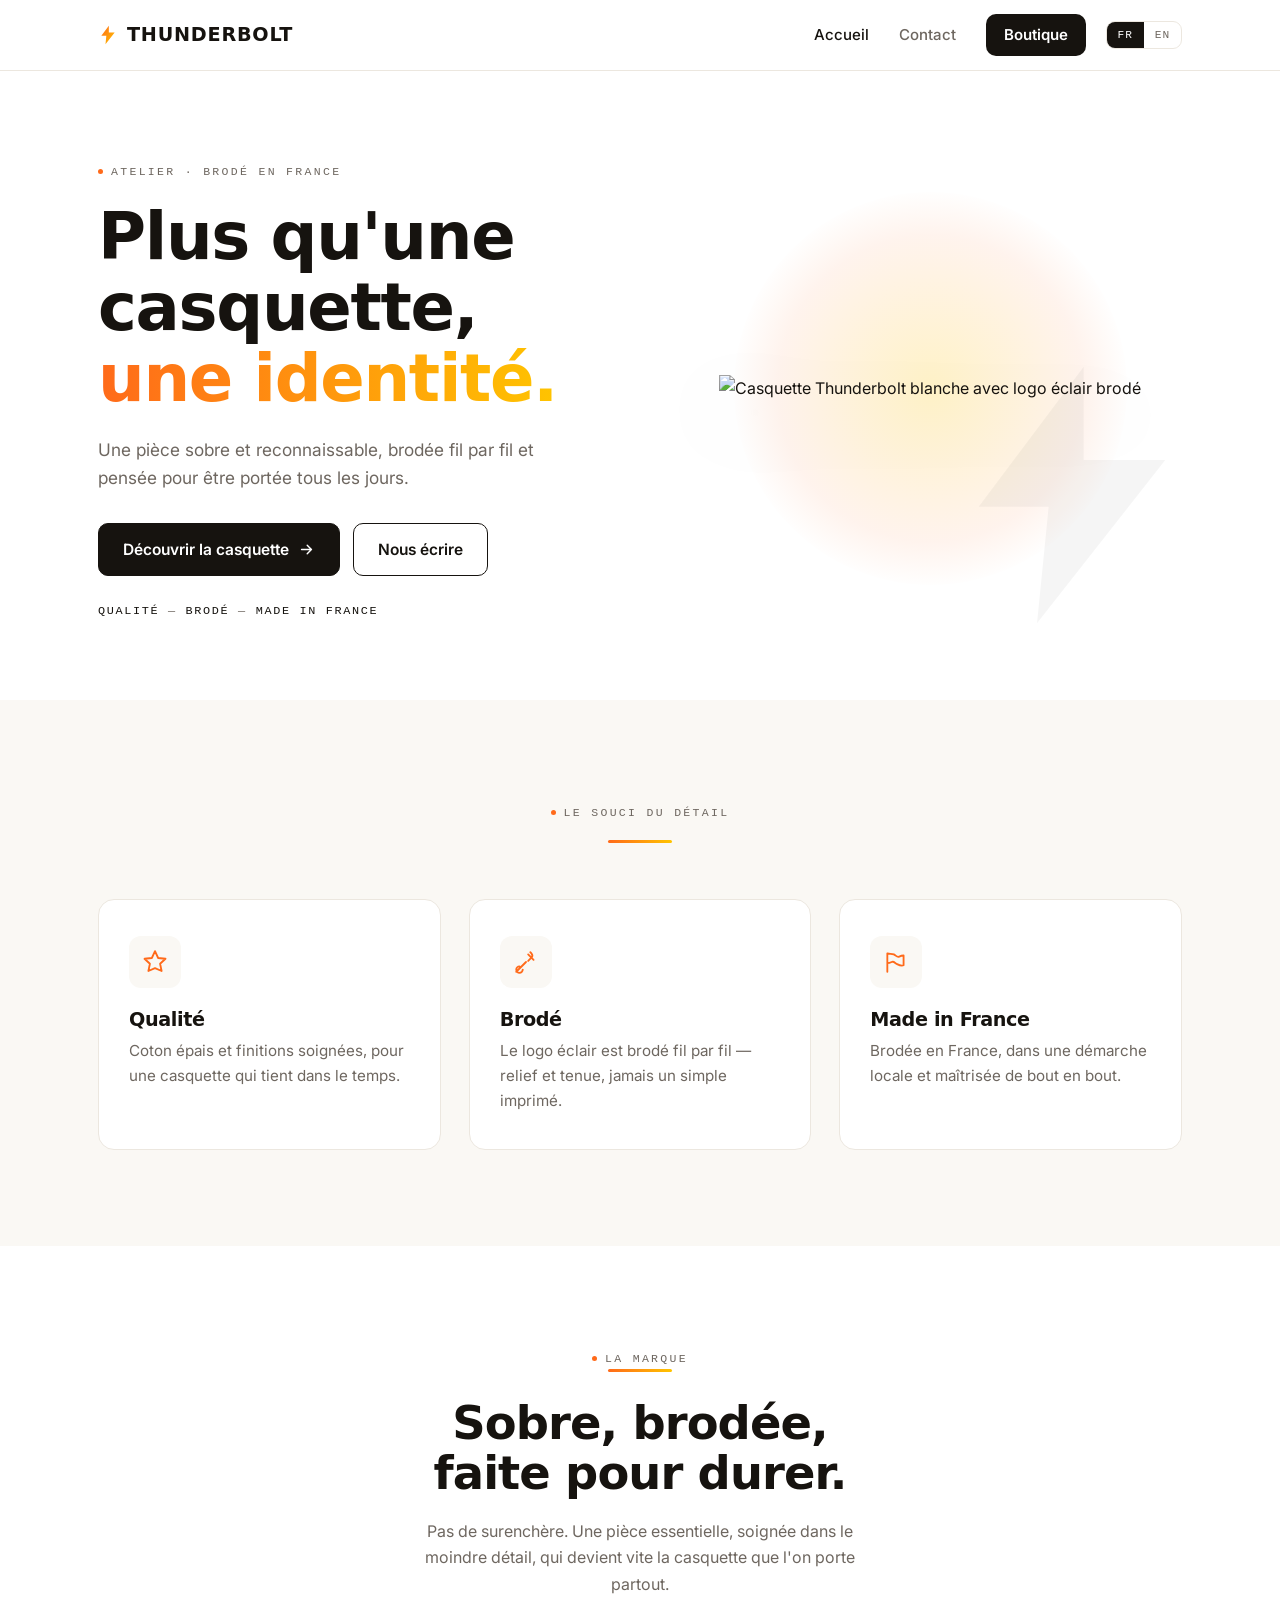
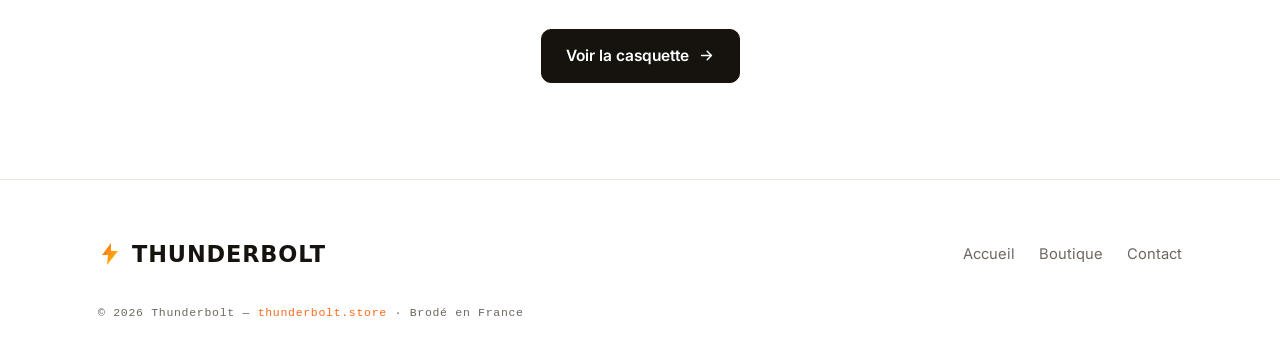
==== commit fa00bd55: "Update index.html" ====
--- a/index.html
+++ b/index.html
@@ -11,7 +11,7 @@
   <link rel="icon" type="image/svg+xml" href="favicon.svg">
   <link rel="stylesheet" href="styles.css">
 </head>
-<body>
+<body data-title="title.home">
 
   <!-- HEADER -->
   <header class="site-head">
@@ -22,13 +22,18 @@
         </span>
         Thunderbolt
       </a>
-      <button class="burger" aria-label="Menu" aria-expanded="false"><span></span><span></span><span></span></button>
-      <nav class="nav-links">
-        <a href="index.html" class="active">Accueil</a>
-        <a href="casquette.html">La casquette</a>
-        <a href="contact.html">Contact</a>
-        <a href="casquette.html" class="nav-shop">Boutique</a>
-      </nav>
+      <div class="nav-right">
+        <nav class="nav-links">
+          <a href="index.html" class="active" data-i18n="nav.home">Accueil</a>
+          <a href="contact.html" data-i18n="nav.contact">Contact</a>
+          <a href="casquette.html" class="nav-shop" data-i18n="nav.shop">Boutique</a>
+        </nav>
+        <div class="lang" role="group" aria-label="Language">
+          <button type="button" data-lang="fr">FR</button>
+          <button type="button" data-lang="en">EN</button>
+        </div>
+        <button class="burger" aria-label="Menu" aria-expanded="false"><span></span><span></span><span></span></button>
+      </div>
     </div>
   </header>
 
@@ -36,16 +41,16 @@
   <section class="hero">
     <div class="wrap hero-grid">
       <div>
-        <span class="eyebrow"><span class="dot"></span>Atelier · Brodé en France</span>
-        <h1>Plus qu'une casquette,<br><span class="grad-text">une identité.</span></h1>
-        <p class="lede">Une pièce sobre et reconnaissable, brodée fil par fil et pensée pour être portée tous les jours.</p>
+        <span class="eyebrow" data-i18n="home.eyebrow"><span class="dot"></span>Atelier · Brodé en France</span>
+        <h1 data-i18n="home.h1">Plus qu'une casquette,<br><span class="grad-text">une identité.</span></h1>
+        <p class="lede" data-i18n="home.lede">Une pièce sobre et reconnaissable, brodée fil par fil et pensée pour être portée tous les jours.</p>
         <div class="hero-cta">
-          <a href="casquette.html" class="btn btn-primary">Découvrir la casquette
+          <a href="casquette.html" class="btn btn-primary"><span data-i18n="home.cta1">Découvrir la casquette</span>
             <svg viewBox="0 0 24 24" fill="none" stroke="currentColor" stroke-width="2"><path d="M5 12h14M13 6l6 6-6 6" stroke-linecap="round" stroke-linejoin="round"/></svg>
           </a>
-          <a href="contact.html" class="btn btn-ghost">Nous écrire</a>
+          <a href="contact.html" class="btn btn-ghost" data-i18n="home.cta2">Nous écrire</a>
         </div>
-        <p class="hero-trust"><b>Qualité</b> — <b>Brodé</b> — <b>Made in France</b></p>
+        <p class="hero-trust" data-i18n="home.trust"><b>Qualité</b> — <b>Brodé</b> — <b>Made in France</b></p>
       </div>
       <div class="hero-cap">
         <span class="halo" aria-hidden="true"></span>
@@ -62,24 +67,24 @@
   <section class="bg-soft">
     <div class="wrap">
       <div class="features-head">
-        <span class="eyebrow"><span class="dot"></span>Le souci du détail</span>
+        <span class="eyebrow" data-i18n="feat.eyebrow"><span class="dot"></span>Le souci du détail</span>
         <hr class="rule">
       </div>
       <div class="features">
         <div class="feature">
           <div class="ico"><svg viewBox="0 0 24 24" fill="none" stroke="currentColor" stroke-width="1.7"><path d="M12 2l2.9 6.3 6.8.7-5 4.6 1.4 6.7L12 17.6 5.9 20.3l1.4-6.7-5-4.6 6.8-.7z" stroke-linejoin="round"/></svg></div>
-          <h3>Qualité</h3>
-          <p>Coton épais et finitions soignées, pour une casquette qui tient dans le temps.</p>
+          <h3 data-i18n="feat1.t">Qualité</h3>
+          <p data-i18n="feat1.p">Coton épais et finitions soignées, pour une casquette qui tient dans le temps.</p>
         </div>
         <div class="feature">
           <div class="ico"><svg viewBox="0 0 24 24" fill="none" stroke="currentColor" stroke-width="1.7"><path d="M3 21l9-9M14 5l5 5M16 3l1 1a3 3 0 010 4l-3 3M9 19a3 3 0 11-3-3" stroke-linecap="round" stroke-linejoin="round"/></svg></div>
-          <h3>Brodé</h3>
-          <p>Le logo éclair est brodé fil par fil — relief et tenue, jamais un simple imprimé.</p>
+          <h3 data-i18n="feat2.t">Brodé</h3>
+          <p data-i18n="feat2.p">Le logo éclair est brodé fil par fil — relief et tenue, jamais un simple imprimé.</p>
         </div>
         <div class="feature">
           <div class="ico"><svg viewBox="0 0 24 24" fill="none" stroke="currentColor" stroke-width="1.7"><path d="M4 4c2 1 4 0 6 1s3 3 5 2 4-1 4-1v9c-2 1-4 0-6-1s-3-3-5-2-4 1-4 1zM4 4v17" stroke-linecap="round" stroke-linejoin="round"/></svg></div>
-          <h3>Made in France</h3>
-          <p>Brodée en France, dans une démarche locale et maîtrisée de bout en bout.</p>
+          <h3 data-i18n="feat3.t">Made in France</h3>
+          <p data-i18n="feat3.p">Brodée en France, dans une démarche locale et maîtrisée de bout en bout.</p>
         </div>
       </div>
     </div>
@@ -88,11 +93,11 @@
   <!-- STATEMENT -->
   <section class="statement">
     <div class="wrap">
-      <span class="eyebrow"><span class="dot"></span>La marque</span>
+      <span class="eyebrow" data-i18n="brand.eyebrow"><span class="dot"></span>La marque</span>
       <hr class="rule">
-      <h2>Sobre, brodée,<br>faite pour durer.</h2>
-      <p>Pas de surenchère. Une pièce essentielle, soignée dans le moindre détail, qui devient vite la casquette que l'on porte partout.</p>
-      <a href="casquette.html" class="btn btn-primary">Voir la casquette
+      <h2 data-i18n="brand.h2">Sobre, brodée,<br>faite pour durer.</h2>
+      <p data-i18n="brand.p">Pas de surenchère. Une pièce essentielle, soignée dans le moindre détail, qui devient vite la casquette que l'on porte partout.</p>
+      <a href="casquette.html" class="btn btn-primary"><span data-i18n="brand.cta">Voir la casquette</span>
         <svg viewBox="0 0 24 24" fill="none" stroke="currentColor" stroke-width="2"><path d="M5 12h14M13 6l6 6-6 6" stroke-linecap="round" stroke-linejoin="round"/></svg>
       </a>
     </div>
@@ -107,12 +112,12 @@
           Thunderbolt
         </div>
         <div class="foot-links">
-          <a href="index.html">Accueil</a>
-          <a href="casquette.html">La casquette</a>
-          <a href="contact.html">Contact</a>
+          <a href="index.html" data-i18n="nav.home">Accueil</a>
+          <a href="casquette.html" data-i18n="nav.shop">Boutique</a>
+          <a href="contact.html" data-i18n="nav.contact">Contact</a>
         </div>
       </div>
-      <p class="foot-note">© 2026 Thunderbolt — <span class="store">thunderbolt.store</span> · Brodé en France</p>
+      <p class="foot-note" data-i18n="foot.note">© 2026 Thunderbolt — <span class="store">thunderbolt.store</span> · Brodé en France</p>
     </div>
   </footer>
 
--- a/styles.css
+++ b/styles.css
@@ -100,6 +100,16 @@
 .nav-shop:hover { background: var(--orange); }
 .burger { display: none; background: none; border: 0; cursor: pointer; width: 40px; height: 40px; }
 .burger span { display: block; width: 22px; height: 2px; background: var(--ink); margin: 5px auto; border-radius: 2px; }
+
+.nav-right { display: flex; align-items: center; gap: 20px; }
+.lang { display: inline-flex; border: 1.5px solid var(--line); border-radius: 9px; overflow: hidden; flex: 0 0 auto; }
+.lang button {
+  font-family: var(--mono); font-size: 0.7rem; letter-spacing: 0.08em;
+  padding: 7px 11px; background: transparent; border: 0; cursor: pointer;
+  color: var(--ink-soft); transition: background .15s, color .15s;
+}
+.lang button.active { background: var(--ink); color: #fff; }
+.lang button:not(.active):hover { color: var(--ink); }
 
 /* ---------- Sections ---------- */
 section { padding: 96px 0; }
@@ -224,6 +234,7 @@
   .nav-links.open { display: flex; }
   .nav-links a { padding: 12px 0; width: 100%; }
   .burger { display: block; }
+  .nav-right { gap: 12px; }
 
   .hero-grid, .produit-grid, .contact-grid { grid-template-columns: 1fr; gap: 44px; }
   .hero { padding: 56px 0; }
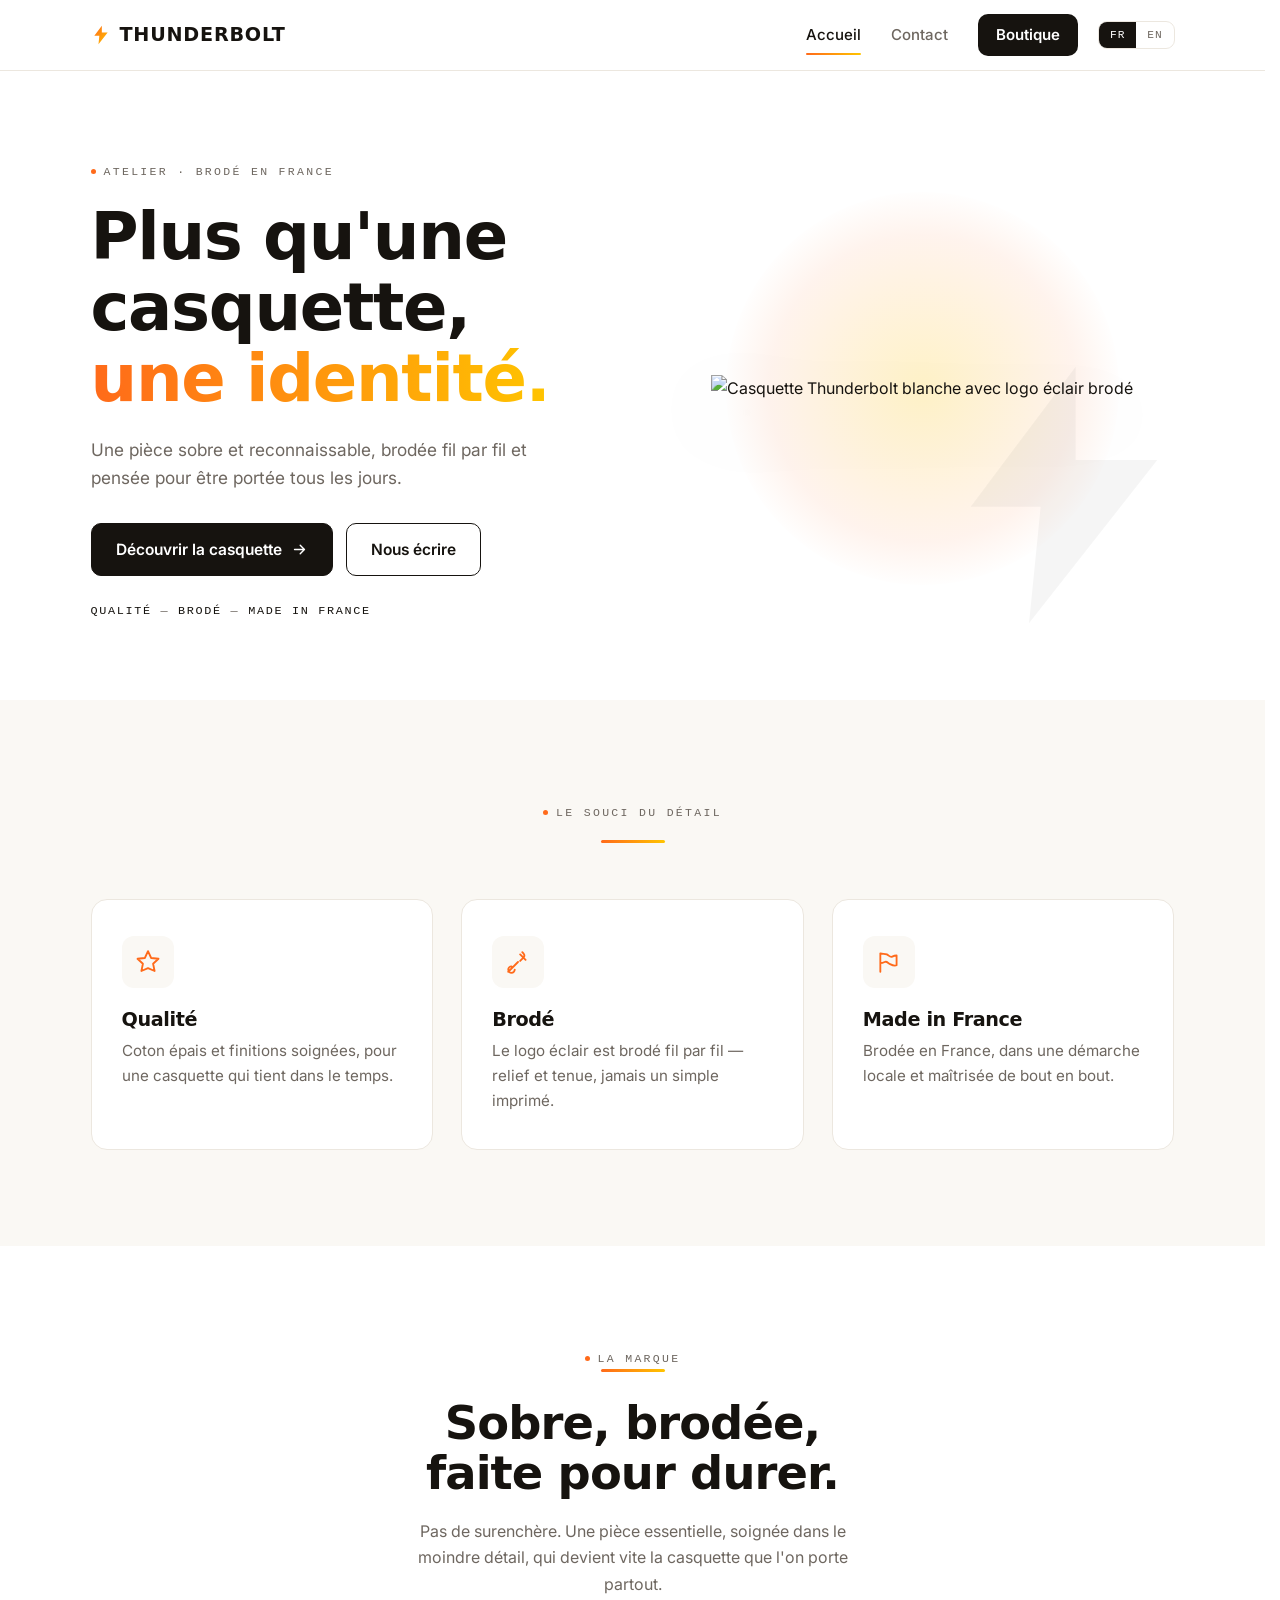
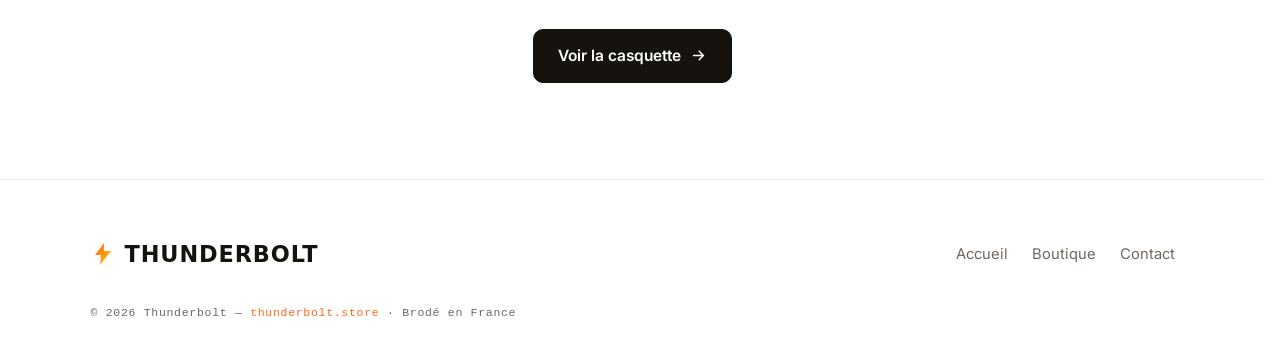
==== commit 6e812a4d: "Update index.html" ====
--- a/index.html
+++ b/index.html
@@ -66,22 +66,22 @@
   <!-- FEATURES -->
   <section class="bg-soft">
     <div class="wrap">
-      <div class="features-head">
+      <div class="features-head reveal">
         <span class="eyebrow" data-i18n="feat.eyebrow"><span class="dot"></span>Le souci du détail</span>
         <hr class="rule">
       </div>
       <div class="features">
-        <div class="feature">
+        <div class="feature reveal">
           <div class="ico"><svg viewBox="0 0 24 24" fill="none" stroke="currentColor" stroke-width="1.7"><path d="M12 2l2.9 6.3 6.8.7-5 4.6 1.4 6.7L12 17.6 5.9 20.3l1.4-6.7-5-4.6 6.8-.7z" stroke-linejoin="round"/></svg></div>
           <h3 data-i18n="feat1.t">Qualité</h3>
           <p data-i18n="feat1.p">Coton épais et finitions soignées, pour une casquette qui tient dans le temps.</p>
         </div>
-        <div class="feature">
+        <div class="feature reveal">
           <div class="ico"><svg viewBox="0 0 24 24" fill="none" stroke="currentColor" stroke-width="1.7"><path d="M3 21l9-9M14 5l5 5M16 3l1 1a3 3 0 010 4l-3 3M9 19a3 3 0 11-3-3" stroke-linecap="round" stroke-linejoin="round"/></svg></div>
           <h3 data-i18n="feat2.t">Brodé</h3>
           <p data-i18n="feat2.p">Le logo éclair est brodé fil par fil — relief et tenue, jamais un simple imprimé.</p>
         </div>
-        <div class="feature">
+        <div class="feature reveal">
           <div class="ico"><svg viewBox="0 0 24 24" fill="none" stroke="currentColor" stroke-width="1.7"><path d="M4 4c2 1 4 0 6 1s3 3 5 2 4-1 4-1v9c-2 1-4 0-6-1s-3-3-5-2-4 1-4 1zM4 4v17" stroke-linecap="round" stroke-linejoin="round"/></svg></div>
           <h3 data-i18n="feat3.t">Made in France</h3>
           <p data-i18n="feat3.p">Brodée en France, dans une démarche locale et maîtrisée de bout en bout.</p>
@@ -95,9 +95,9 @@
     <div class="wrap">
       <span class="eyebrow" data-i18n="brand.eyebrow"><span class="dot"></span>La marque</span>
       <hr class="rule">
-      <h2 data-i18n="brand.h2">Sobre, brodée,<br>faite pour durer.</h2>
-      <p data-i18n="brand.p">Pas de surenchère. Une pièce essentielle, soignée dans le moindre détail, qui devient vite la casquette que l'on porte partout.</p>
-      <a href="casquette.html" class="btn btn-primary"><span data-i18n="brand.cta">Voir la casquette</span>
+      <h2 class="reveal" data-i18n="brand.h2">Sobre, brodée,<br>faite pour durer.</h2>
+      <p class="reveal" data-i18n="brand.p">Pas de surenchère. Une pièce essentielle, soignée dans le moindre détail, qui devient vite la casquette que l'on porte partout.</p>
+      <a href="casquette.html" class="btn btn-primary reveal"><span data-i18n="brand.cta">Voir la casquette</span>
         <svg viewBox="0 0 24 24" fill="none" stroke="currentColor" stroke-width="2"><path d="M5 12h14M13 6l6 6-6 6" stroke-linecap="round" stroke-linejoin="round"/></svg>
       </a>
     </div>
--- a/styles.css
+++ b/styles.css
@@ -21,7 +21,7 @@
 }
 
 * { box-sizing: border-box; margin: 0; padding: 0; }
-html { scroll-behavior: smooth; }
+html { scroll-behavior: smooth; scrollbar-gutter: stable; }
 body {
   font-family: var(--body);
   color: var(--ink);
@@ -84,24 +84,33 @@
   backdrop-filter: saturate(160%) blur(12px);
   border-bottom: 1px solid var(--line);
 }
-.nav { display: flex; align-items: center; justify-content: space-between; height: 70px; }
+.nav { display: flex; align-items: center; justify-content: space-between; height: 70px; flex-wrap: nowrap; }
 .brand {
   font-family: var(--display); font-weight: 700; font-size: 1.2rem;
   letter-spacing: 0.04em; text-transform: uppercase;
   display: flex; align-items: center; gap: 9px;
 }
 .nav-links { display: flex; align-items: center; gap: 30px; }
-.nav-links a { font-size: 0.94rem; font-weight: 500; color: var(--ink-soft); transition: color .15s; }
+.nav-links a { font-size: 0.94rem; font-weight: 500; color: var(--ink-soft); transition: color .15s; position: relative; }
 .nav-links a:hover, .nav-links a.active { color: var(--ink); }
+.nav-links a:not(.nav-shop)::after {
+  content: ""; position: absolute; left: 0; right: 0; bottom: -8px;
+  height: 2px; background: var(--grad); border-radius: 2px;
+  transform: scaleX(0); transform-origin: left;
+  transition: transform .28s ease;
+}
+.nav-links a:not(.nav-shop):hover::after,
+.nav-links a:not(.nav-shop).active::after { transform: scaleX(1); }
 .nav-shop {
   background: var(--ink); color: #fff !important; padding: 9px 18px; border-radius: 10px;
   font-weight: 600 !important;
 }
 .nav-shop:hover { background: var(--orange); }
+.nav-shop.active { background: var(--orange); }
 .burger { display: none; background: none; border: 0; cursor: pointer; width: 40px; height: 40px; }
 .burger span { display: block; width: 22px; height: 2px; background: var(--ink); margin: 5px auto; border-radius: 2px; }
 
-.nav-right { display: flex; align-items: center; gap: 20px; }
+.nav-right { display: flex; align-items: center; gap: 20px; flex-wrap: nowrap; }
 .lang { display: inline-flex; border: 1.5px solid var(--line); border-radius: 9px; overflow: hidden; flex: 0 0 auto; }
 .lang button {
   font-family: var(--mono); font-size: 0.7rem; letter-spacing: 0.08em;
@@ -139,6 +148,24 @@
 }
 @keyframes float { 0%,100%{ transform: translateY(0); } 50%{ transform: translateY(-12px); } }
 
+/* Entrée du hero au chargement */
+@keyframes rise { from { opacity: 0; transform: translateY(22px); } to { opacity: 1; transform: translateY(0); } }
+@keyframes fadein { from { opacity: 0; } to { opacity: 1; } }
+.hero .eyebrow { animation: rise .7s ease .05s backwards; }
+.hero h1 { animation: rise .7s ease .14s backwards; }
+.hero .lede { animation: rise .7s ease .24s backwards; }
+.hero-cta { animation: rise .7s ease .34s backwards; }
+.hero-trust { animation: rise .7s ease .44s backwards; }
+.hero-cap { animation: fadein 1s ease .15s backwards; }
+
+/* Apparition au scroll */
+.reveal { opacity: 0; transform: translateY(18px); transition: opacity .6s ease, transform .6s ease; }
+.reveal.in { opacity: 1; transform: none; }
+.features .reveal:nth-child(2) { transition-delay: .1s; }
+.features .reveal:nth-child(3) { transition-delay: .2s; }
+.produit-info.reveal { transition-delay: .09s; }
+.form.reveal { transition-delay: .09s; }
+
 /* ---------- Features ---------- */
 .features-head { text-align: center; margin-bottom: 56px; }
 .features-head .rule { margin: 18px auto 0; }
@@ -151,7 +178,11 @@
 .feature .ico {
   width: 52px; height: 52px; border-radius: 12px; margin-bottom: 22px;
   display: flex; align-items: center; justify-content: center;
-  background: var(--bg-soft);
+  background: var(--bg-soft); transition: background .25s ease, transform .25s ease;
+}
+.feature:hover .ico {
+  background: linear-gradient(135deg, rgba(255,106,26,.16), rgba(255,196,0,.16));
+  transform: scale(1.06);
 }
 .feature .ico svg { width: 26px; height: 26px; color: var(--orange); }
 .feature h3 { font-size: 1.2rem; margin-bottom: 7px; }
@@ -246,4 +277,5 @@
 
 @media (prefers-reduced-motion: reduce) {
   *, .hero-cap img { animation: none !important; transition: none !important; }
-}
+  .reveal { opacity: 1 !important; transform: none !important; }
+}
